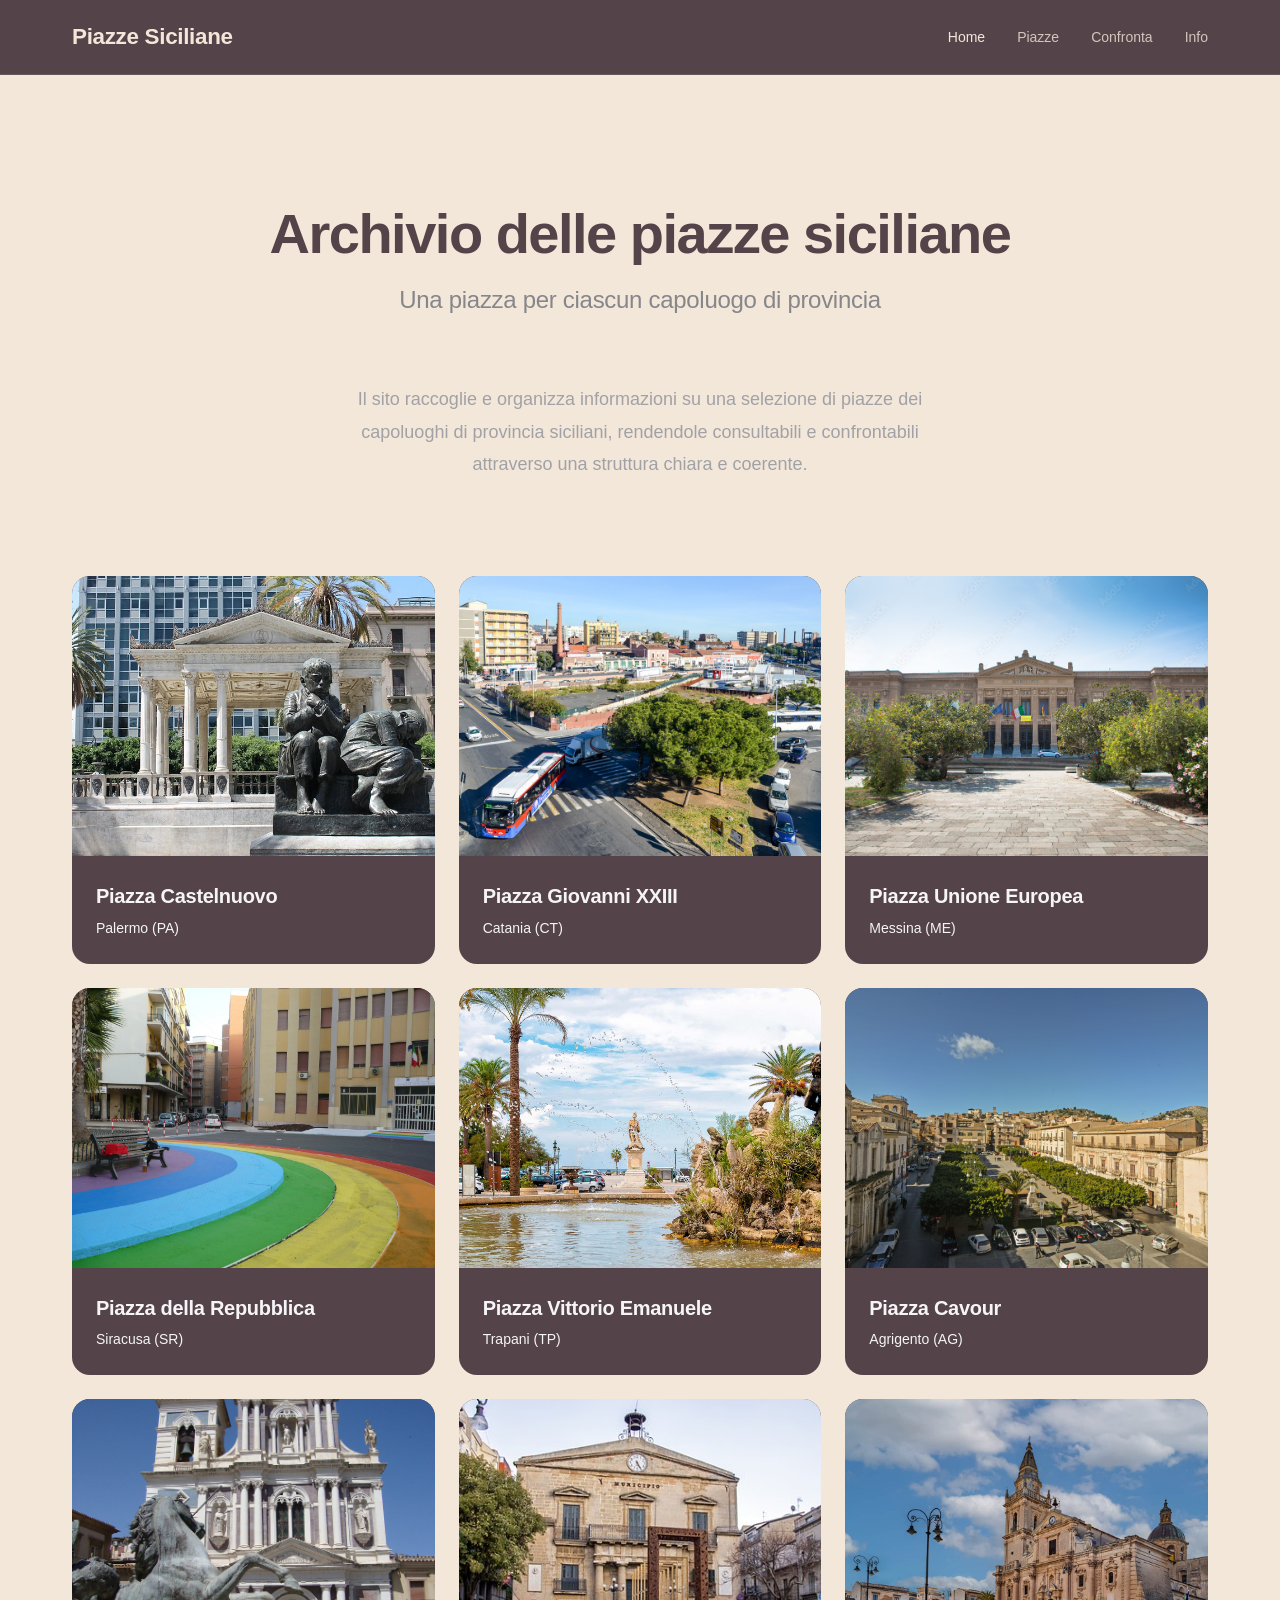
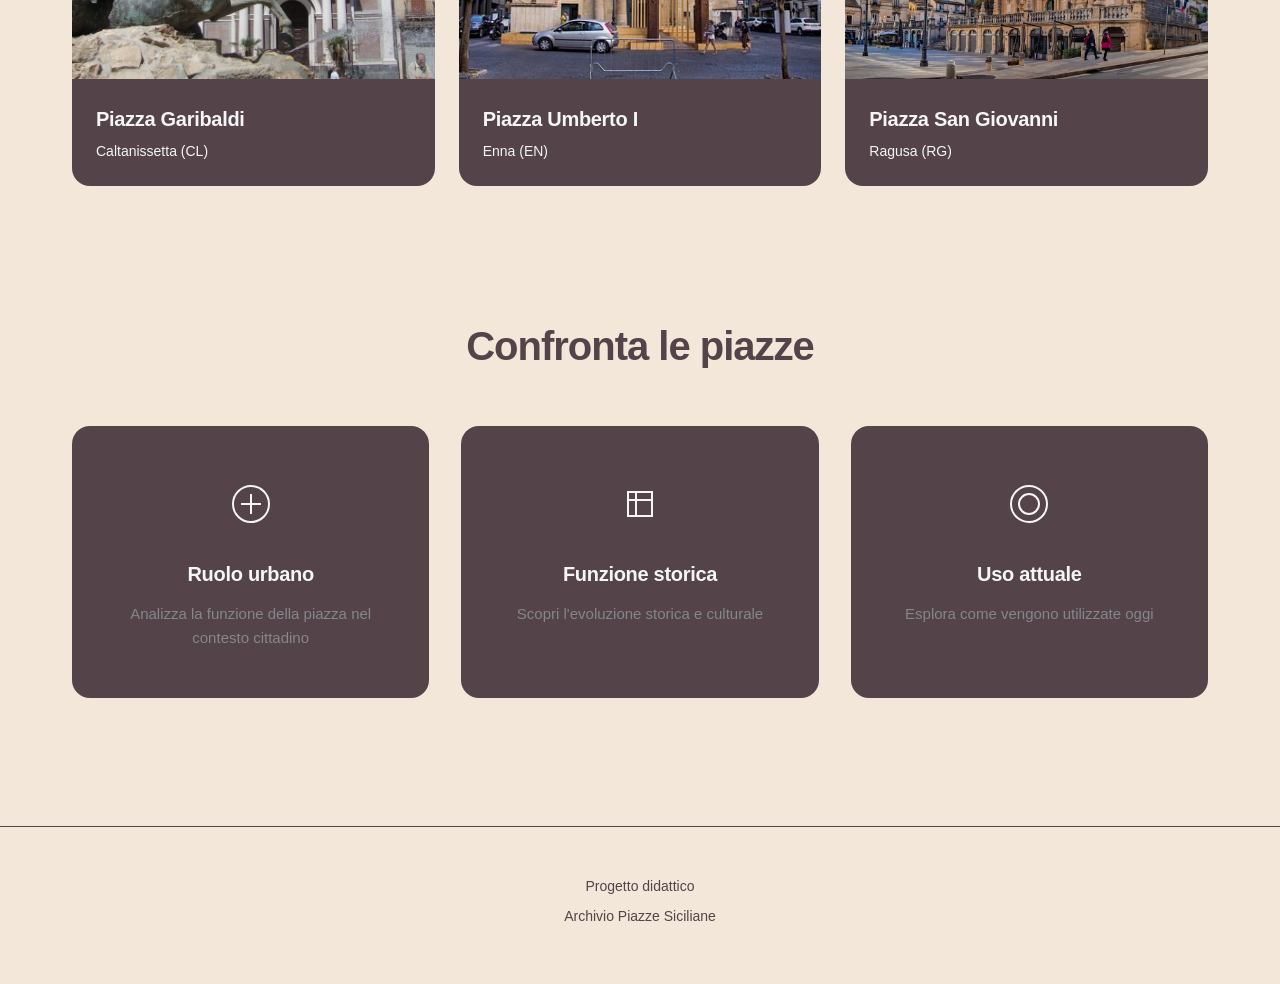
==== index.html @ b3cbed09 "Add files via upload" ====
<!DOCTYPE html>
<html lang="it">
<head>
    <meta charset="UTF-8">
    <meta name="viewport" content="width=device-width, initial-scale=1.0">
    <title>Archivio delle piazze siciliane</title>
    <link rel="stylesheet" href="css/style.css">
</head>
<body>

<header>
    <div class="header-container">
        <div class="header-left">
            <h1>Piazze Siciliane</h1>
        </div>
        <nav>
            <a href="index.html" class="active">Home</a>
            <a href="#piazze">Piazze</a>
            <a href="#confronta">Confronta</a>
            <a href="info.html">Info</a>
        </nav>
    </div>
</header>

<main>
    <!-- HERO SECTION -->
    <section class="hero">
        <h2>Archivio delle piazze siciliane</h2>
        <p>Una piazza per ciascun capoluogo di provincia</p>
    </section>

    <!-- INFO SECTION -->
    <section class="intro">
        <p>
            Il sito raccoglie e organizza informazioni su una selezione di piazze
            dei capoluoghi di provincia siciliani, rendendole consultabili e confrontabili
            attraverso una struttura chiara e coerente.
        </p>
    </section>

    <!-- PIAZZE GRID - 9 PIAZZE -->
    <section class="piazze" id="piazze">
        <a href="piazza-palermo.html" class="card">
            <img src="img/palermo.jpeg" alt="Piazza Castelnuovo Palermo" class="card-img">
            <div class="card-content">
                <h3>Piazza Castelnuovo</h3>
                <p>Palermo (PA)</p>
            </div>
        </a>

        <a href="piazza-catania.html" class="card">
            <img src="img/catania.webp" alt="Piazza Giovanni XXIII Catania" class="card-img">
            <div class="card-content">
                <h3>Piazza Giovanni XXIII</h3>
                <p>Catania (CT)</p>
            </div>
        </a>

        <a href="piazza-messina.html" class="card">
            <img src="img/messina.webp" alt="Piazza Unione Europea Messina" class="card-img">
            <div class="card-content">
                <h3>Piazza Unione Europea</h3>
                <p>Messina (ME)</p>
            </div>
        </a>

        <a href="piazza-siracusa.html" class="card">
            <img src="img/siracusa.webp" alt="Piazza della Repubblica Siracusa" class="card-img">
            <div class="card-content">
                <h3>Piazza della Repubblica</h3>
                <p>Siracusa (SR)</p>
            </div>
        </a>

        <div class="card">
            <img src="img/trapani.jpeg" alt="Piazza Vittorio Emanuele Trapani" class="card-img">
            <div class="card-content">
                <h3>Piazza Vittorio Emanuele</h3>
                <p>Trapani (TP)</p>
            </div>
        </div>

        <div class="card">
            <img src="img/agrigento.webp" alt="Piazza Cavour Agrigento" class="card-img">
            <div class="card-content">
                <h3>Piazza Cavour</h3>
                <p>Agrigento (AG)</p>
            </div>
        </div>

        <div class="card">
            <img src="img/caltanissetta.webp" alt="Piazza Garibaldi Caltanissetta" class="card-img">
            <div class="card-content">
                <h3>Piazza Garibaldi</h3>
                <p>Caltanissetta (CL)</p>
            </div>
        </div>

        <div class="card">
            <img src="img/enna.webp" alt="Piazza Umberto I Enna" class="card-img">
            <div class="card-content">
                <h3>Piazza Umberto I</h3>
                <p>Enna (EN)</p>
            </div>
        </div>

        <div class="card">
            <img src="img/ragusa.jpg" alt="Piazza San Giovanni Ragusa" class="card-img">
            <div class="card-content">
                <h3>Piazza San Giovanni</h3>
                <p>Ragusa (RG)</p>
            </div>
        </div>
    </section>

    <!-- CONFRONTA SECTION -->
    <section class="confronta" id="confronta">
        <h2>Confronta le piazze</h2>
        
        <div class="compare-grid">
            <a href="confronto-urbano.html" class="compare-card">
                <div class="compare-icon">
                    <svg width="40" height="40" viewBox="0 0 40 40" fill="none">
                        <circle cx="20" cy="20" r="18" stroke="currentColor" stroke-width="2"/>
                        <path d="M20 10v20M10 20h20" stroke="currentColor" stroke-width="2"/>
                    </svg>
                </div>
                <h4>Ruolo urbano</h4>
                <p>Analizza la funzione della piazza nel contesto cittadino</p>
            </a>

            <a href="confronto-storico.html" class="compare-card">
                <div class="compare-icon">
                    <svg width="40" height="40" viewBox="0 0 40 40" fill="none">
                        <rect x="8" y="8" width="24" height="24" stroke="currentColor" stroke-width="2"/>
                        <path d="M8 16h24M16 8v24" stroke="currentColor" stroke-width="2"/>
                    </svg>
                </div>
                <h4>Funzione storica</h4>
                <p>Scopri l'evoluzione storica e culturale</p>
            </a>

            <a href="confronto-attuale.html" class="compare-card">
                <div class="compare-icon">
                    <svg width="40" height="40" viewBox="0 0 40 40" fill="none">
                        <circle cx="20" cy="20" r="18" stroke="currentColor" stroke-width="2"/>
                        <circle cx="20" cy="20" r="10" stroke="currentColor" stroke-width="2"/>
                    </svg>
                </div>
                <h4>Uso attuale</h4>
                <p>Esplora come vengono utilizzate oggi</p>
            </a>
        </div>
    </section>

</main>

<footer>
    <div class="footer-content">
        <p>Progetto didattico</p>
        <p>Archivio Piazze Siciliane</p>
    </div>
</footer>

</body>
</html>
---- css/style.css ----
* {
    margin: 0;
    padding: 0;
    box-sizing: border-box;
}

body {
    font-family: -apple-system, BlinkMacSystemFont, 'SF Pro Display', 'Segoe UI', sans-serif;
    background: #F3E7D9;
    color: #f5f5f7;
    line-height: 1.6;
    overflow-x: hidden;
    -webkit-font-smoothing: antialiased;
}

/* HEADER - NERO */
header {
    position: sticky;
    top: 0;
    z-index: 1000;
    background: rgba(84, 67, 73, 1);
    backdrop-filter: saturate(180%) blur(20px);
    border-bottom: 1px solid rgba(255, 255, 255, 0.1);
    animation: slideDown 0.6s ease-out;
}

.header-container {
    max-width: 1200px;
    margin: 0 auto;
    display: flex;
    justify-content: space-between;
    align-items: center;
    padding: 1.2rem 2rem;
}

header h1 {
    font-size: 1.4rem;
    font-weight: 600;
    letter-spacing: -0.3px;
    color: #F3E7D9;
}

nav {
    display: flex;
    gap: 2rem;
}

nav a {
    color: #F3E7D9;
    text-decoration: none;
    font-size: 0.875rem;
    font-weight: 400;
    opacity: 0.8;
    transition: opacity 0.3s ease;
    position: relative;
}

nav a.active {
    opacity: 1;
}

nav a::after {
    content: '';
    position: absolute;
    bottom: -4px;
    left: 0;
    width: 0;
    height: 1px;
    background: #f5f5f7;
    transition: width 0.3s ease;
}

nav a:hover {
    opacity: 1;
}

nav a:hover::after {
    width: 100%;
}

/* MAIN */
main {
    max-width: 1200px;
    margin: 0 auto;
    padding: 0 2rem;
}

/* HERO SECTION */
.hero {
    text-align: center;
    padding: 8rem 2rem 4rem;
    animation: fadeInUp 0.8s ease-out 0.2s backwards;
}

.hero h2 {
    font-size: 3.5rem;
    font-weight: 600;
    letter-spacing: -1.5px;
    margin-bottom: 1rem;
    line-height: 1.1;
    color: #544349;
}

.hero p {
    font-size: 1.5rem;
    color: #86868b;
    font-weight: 400;
    letter-spacing: -0.3px;
}

/* INTRO */
.intro {
    max-width: 700px;
    margin: 0 auto 6rem;
    text-align: center;
    padding: 0 2rem;
    animation: fadeInUp 0.8s ease-out 0.4s backwards;
}

.intro p {
    font-size: 1.125rem;
    color: #a1a1a6;
    line-height: 1.8;
    font-weight: 400;
}

/* PIAZZE GRID */
.piazze {
    display: grid;
    grid-template-columns: repeat(3, 1fr);
    gap: 1.5rem;
    margin-bottom: 8rem;
    animation: fadeInUp 0.8s ease-out 0.6s backwards;
}

.card {
    background: #544349;
    border-radius: 18px;
    overflow: hidden;
    transition: transform 0.3s ease, box-shadow 0.3s ease;
    cursor: pointer;
    text-decoration: none;
    color: inherit;
    display: block;
}

.card:hover {
    transform: translateY(-8px);
    box-shadow: 0 20px 40px rgba(0, 0, 0, 0.5);
    background: rgba(84, 67, 73, 0.9);
}

.card-img {
    width: 100%;
    height: 280px;
    object-fit: cover;
    display: block;
}

.card-content {
    padding: 1.5rem;
}

.card h3 {
    font-size: 1.25rem;
    font-weight: 600;
    margin-bottom: 0.3rem;
    letter-spacing: -0.3px;
    color: #f5f5f7;
}

.card p {
    font-size: 0.875rem;
    color: #f5f5f7;
    font-weight: 400;
}

/* CONFRONTA SECTION */
.confronta {
    margin-bottom: 8rem;
    animation: fadeInUp 0.8s ease-out 0.8s backwards;
}

.confronta h2 {
    font-size: 2.5rem;
    font-weight: 600;
    letter-spacing: -1px;
    margin-bottom: 3rem;
    text-align: center;
    color: #544349;
}

.compare-grid {
    display: grid;
    grid-template-columns: repeat(3, 1fr);
    gap: 2rem;
}

.compare-card {
    background: #544349;
    border-radius: 18px;
    padding: 3rem 2rem;
    text-align: center;
    transition: transform 0.3s ease, background 0.3s ease;
    text-decoration: none;
    color: inherit;
    display: block;
}

.compare-card:hover {
    transform: translateY(-4px);
    background: rgba(84, 67, 73, 0.9);
}

.compare-icon {
    width: 60px;
    height: 60px;
    margin: 0 auto 1.5rem;
    display: flex;
    align-items: center;
    justify-content: center;
    color: #f5f5f7;
}

.compare-card h4 {
    font-size: 1.25rem;
    font-weight: 600;
    margin-bottom: 0.75rem;
    letter-spacing: -0.3px;
    color: #f5f5f7;
}

.compare-card p {
    font-size: 0.9375rem;
    color: #86868b;
    line-height: 1.6;
    font-weight: 400;
}

/* FOOTER */
footer {
    border-top: 1px solid rgba(84, 67, 73, 1);
    padding: 3rem 2rem;
    margin-top: 4rem;
}

.footer-content {
    max-width: 1200px;
    margin: 0 auto;
    text-align: center;
}

.footer-content p {
    font-size: 0.875rem;
    color: #544349;
    margin-bottom: 0.5rem;
}

/* PAGINE SINGOLE */
.content {
    max-width: 900px;
    margin: 0 auto;
    padding: 6rem 2rem;
}

.content h2 {
    font-size: 3.2rem;
    margin-bottom: 3rem;
    font-weight: 700;
    letter-spacing: -1px;
    line-height: 1.1;
    color: #544349;
    animation: fadeInUp 0.8s ease-out;
}

.content h3 {
    font-size: 1.6rem;
    margin-top: 4rem;
    margin-bottom: 1.5rem;
    font-weight: 600;
    letter-spacing: -0.3px;
    color: #544349;
}

.content p {
    font-size: 1.1rem;
    line-height: 1.9;
    margin-bottom: 1.8rem;
    color: #86868b;
    font-weight: 300;
}

.content ul {
    margin-left: 0;
    list-style: none;
    margin-top: 2.5rem;
    margin-bottom: 3rem;
}

.content li {
    font-size: 1rem;
    color: #f3e7d9;
    padding: 1.2rem 1.5rem;
    background: #544349;
    font-weight: 300;
    transition: all 0.3s ease;
    margin-bottom: 1rem;
    border-radius: 8px;
}

.content li:hover {
    background: rgba(84, 67, 73, 0.9);
    padding-left: 2rem;
}

.content > p:last-of-type {
    margin-top: 5rem;
    padding-top: 3rem;
    border-top: 1px solid rgba(255, 255, 255, 0.1);
}

.content > p:last-of-type a {
    color: #86868b;
    text-decoration: none;
    font-size: 1rem;
    display: inline-flex;
    align-items: center;
    gap: 0.6rem;
    transition: all 0.3s ease;
    font-weight: 500;
}

.content > p:last-of-type a::before {
    content: '←';
    font-size: 1.2rem;
    transition: transform 0.3s ease;
}

.content > p:last-of-type a:hover {
    color: #544349;
}

.content > p:last-of-type a:hover::before {
    transform: translateX(-5px);
}

.piazza-img {
    width: 100%;
    margin: 4rem 0;
}

.piazza-img img {
    width: 100%;
    height: 500px;
    object-fit: cover;
    display: block;
    border-radius: 18px;
}

.piazza-img figcaption {
    font-size: 0.95rem;
    color: #86868b;
    margin-top: 1rem;
    font-weight: 300;
    text-align: center;
    font-style: italic;
}

/* TABELLA CONFRONTO */
.comparison-table {
    width: 100%;
    margin: 3rem 0;
    border-collapse: collapse;
}

.comparison-table th,
.comparison-table td {
    padding: 1.5rem;
    text-align: left;
    border-bottom: 1px solid rgba(255, 255, 255, 0.1);
}

.comparison-table th {
    background: #544349;
    color: #f5f5f7;
    font-weight: 600;
}

.comparison-table td {
    color: #86868b;
}

.comparison-table tr:hover td {
    background: rgba(84, 67, 73, 0.2)
}

/* ANIMAZIONI */
@keyframes fadeInUp {
    from {
        opacity: 0;
        transform: translateY(30px);
    }
    to {
        opacity: 1;
        transform: translateY(0);
    }
}

@keyframes slideDown {
    from {
        opacity: 0;
        transform: translateY(-20px);
    }
    to {
        opacity: 1;
        transform: translateY(0);
    }
}

/* TABLET */
@media (max-width: 1024px) {
    .hero h2 {
        font-size: 3rem;
    }

    .hero p {
        font-size: 1.3rem;
    }

    .piazze {
        grid-template-columns: repeat(2, 1fr);
    }

    .compare-grid {
        grid-template-columns: 1fr;
        gap: 1.5rem;
    }
}

/* MOBILE */
@media (max-width: 768px) {
    .header-container {
        flex-direction: column;
        gap: 1rem;
        padding: 1rem 1.5rem;
    }

    nav {
        gap: 1.5rem;
    }

    nav a {
        font-size: 0.8125rem;
    }

    .hero {
        padding: 5rem 1.5rem 3rem;
    }

    .hero h2 {
        font-size: 2.2rem;
    }

    .hero p {
        font-size: 1.125rem;
    }

    .intro {
        margin-bottom: 4rem;
        padding: 0 1.5rem;
    }

    .intro p {
        font-size: 1rem;
    }

    .piazze {
        grid-template-columns: 1fr;
        gap: 1.5rem;
        margin-bottom: 5rem;
    }

    .card-img {
        height: 220px;
    }

    .confronta {
        margin-bottom: 5rem;
    }

    .confronta h2 {
        font-size: 2rem;
        margin-bottom: 2rem;
    }

    .compare-grid {
        gap: 1.5rem;
    }

    .compare-card {
        padding: 2rem 1.5rem;
    }

    main {
        padding: 0 1.5rem;
    }

    footer {
        padding: 2rem 1.5rem;
    }

    .content {
        padding: 4rem 1.5rem;
    }

    .content h2 {
        font-size: 2.2rem;
    }

    .content h3 {
        font-size: 1.4rem;
    }

    .piazza-img img {
        height: 350px;
    }

    .comparison-table {
        font-size: 0.875rem;
    }

    .comparison-table th,
    .comparison-table td {
        padding: 1rem;
    }
}
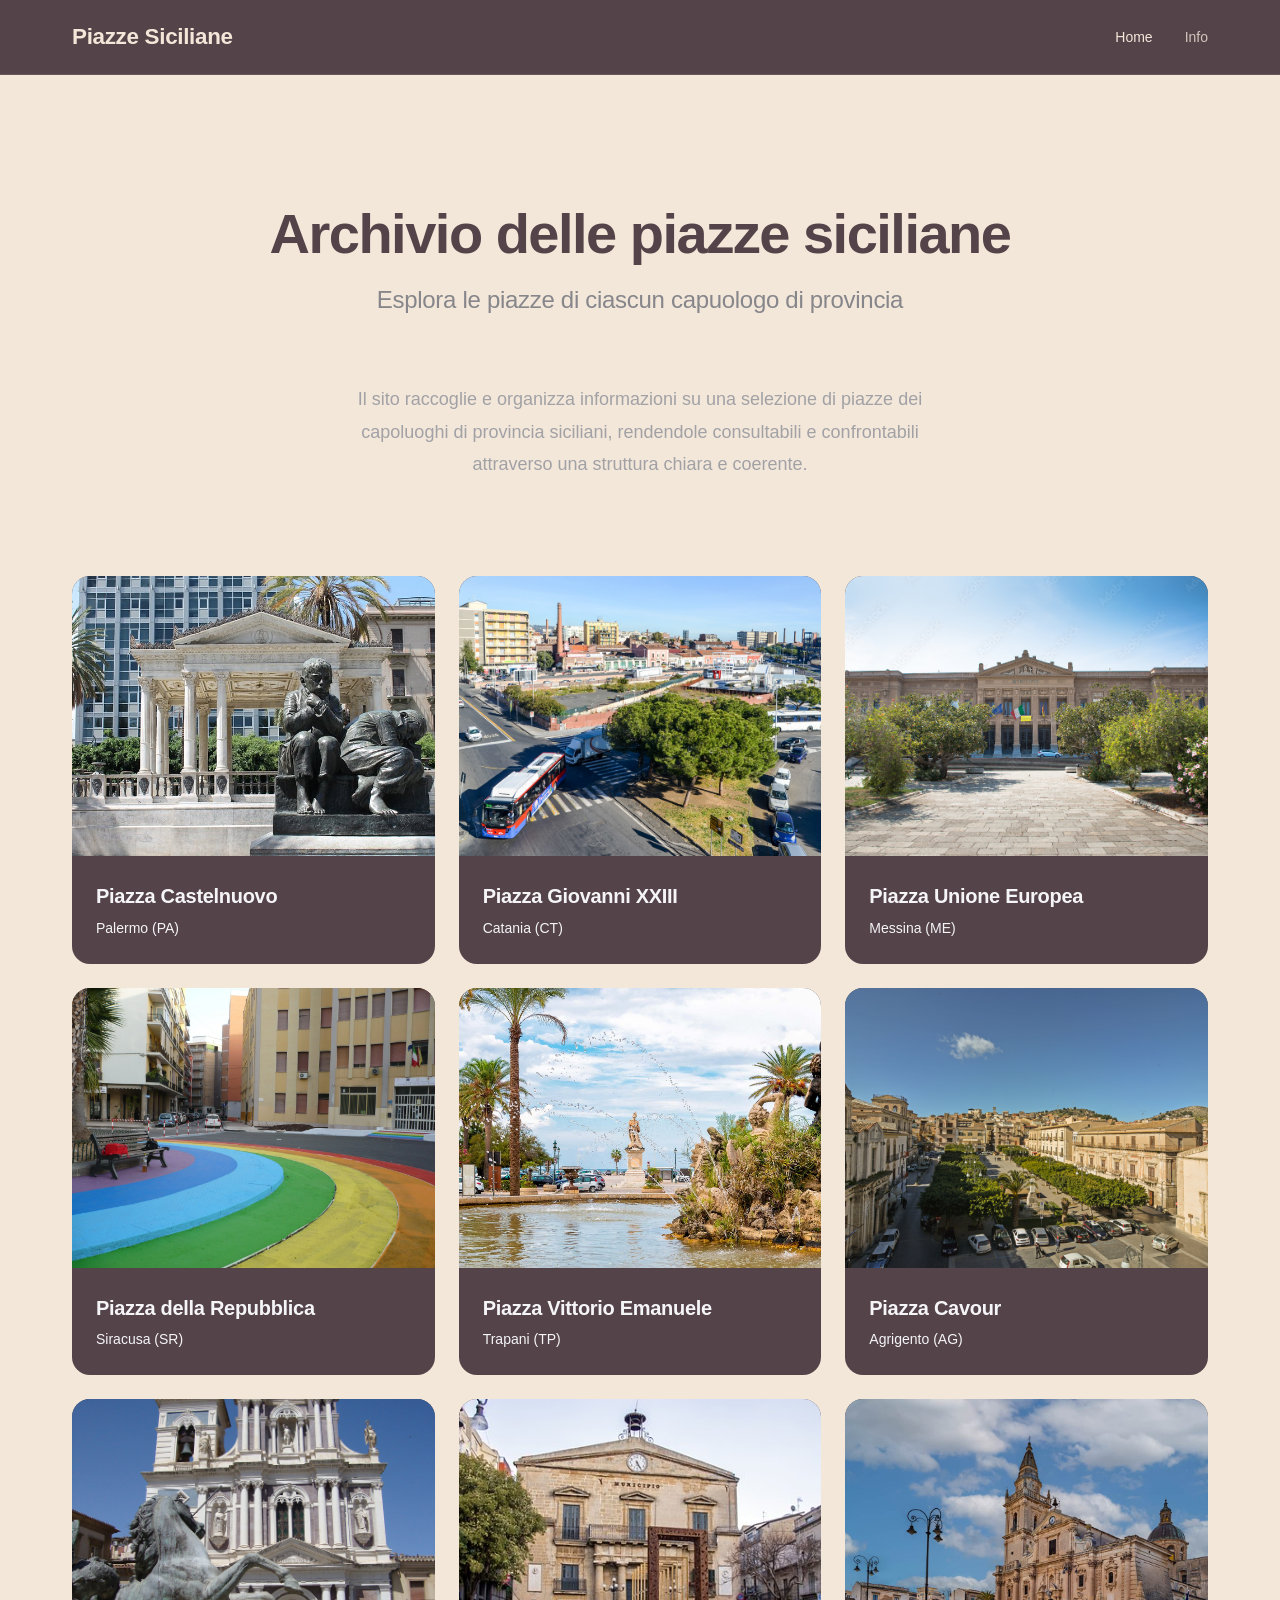
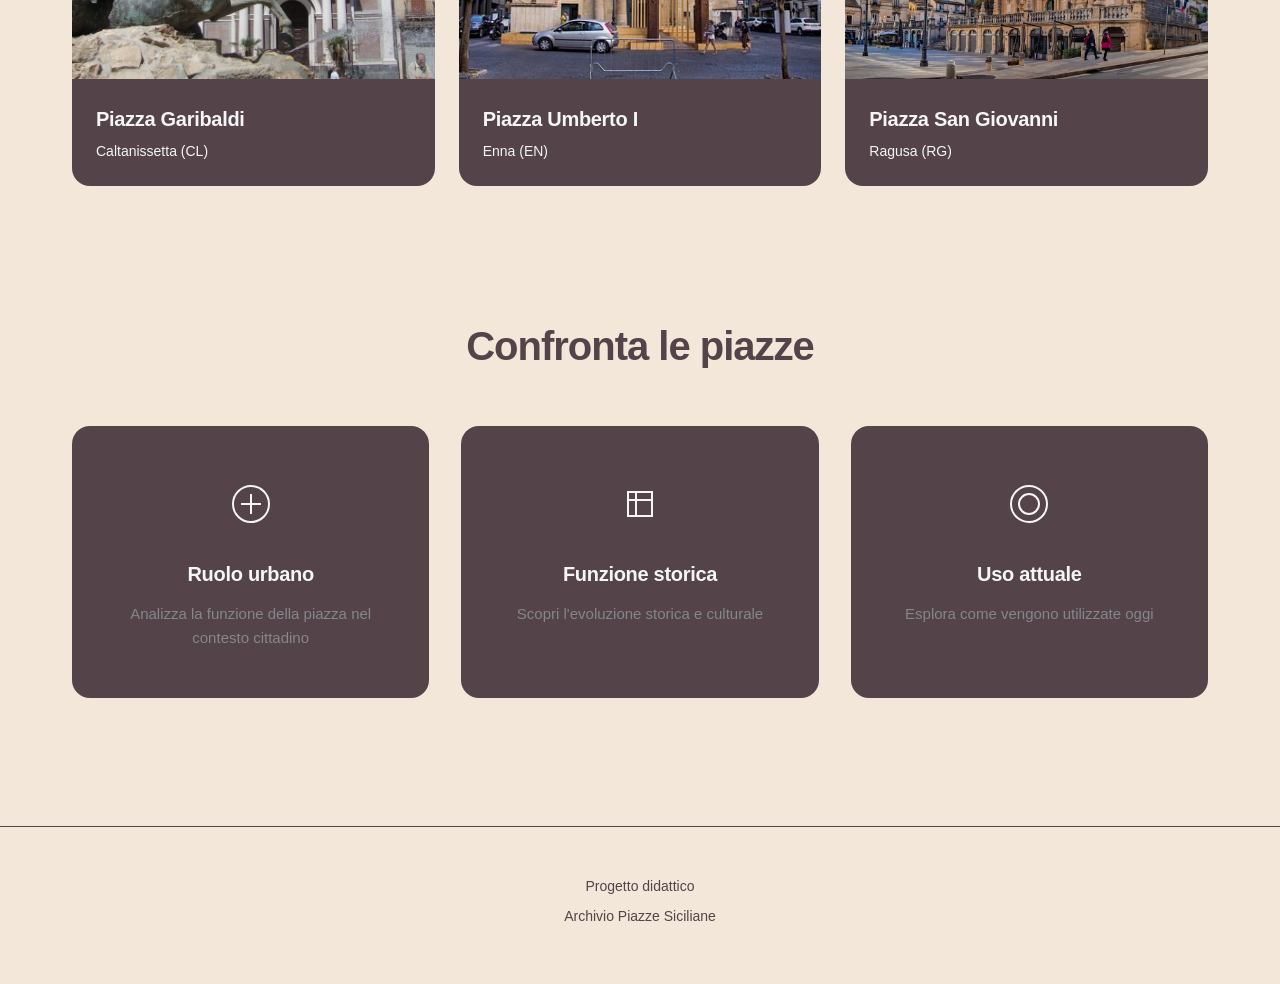
==== commit b0e858fe: "Update index.html" ====
--- a/index.html
+++ b/index.html
@@ -15,8 +15,6 @@
         </div>
         <nav>
             <a href="index.html" class="active">Home</a>
-            <a href="#piazze">Piazze</a>
-            <a href="#confronta">Confronta</a>
             <a href="info.html">Info</a>
         </nav>
     </div>
@@ -26,7 +24,7 @@
     <!-- HERO SECTION -->
     <section class="hero">
         <h2>Archivio delle piazze siciliane</h2>
-        <p>Una piazza per ciascun capoluogo di provincia</p>
+        <p>Esplora le piazze di ciascun capuologo di provincia</p>
     </section>
 
     <!-- INFO SECTION -->
@@ -163,4 +161,5 @@
 </footer>
 
 </body>
-</html>+
+</html>
